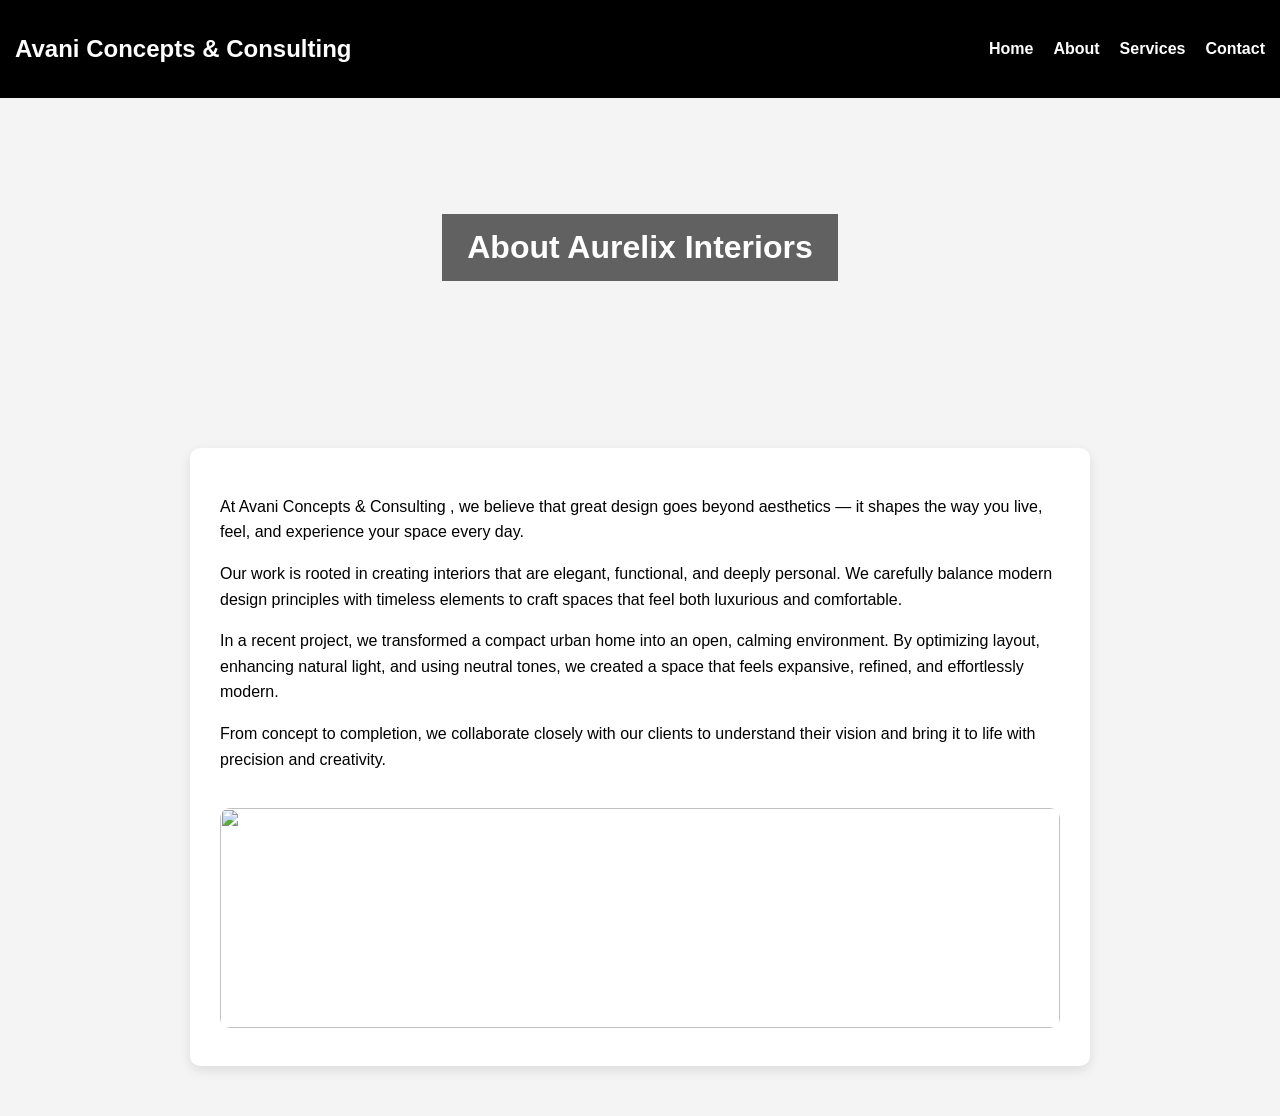
==== about.html @ 398713ec "Initial website" ====
<!DOCTYPE html>
<html>
<head>
  <title>About - Avani Concepts & Consulting</title>

  <style>
    body {
      font-family: Arial;
      margin: 0;
      background: #f4f4f4;
    }

    nav {
      background: black;
      color: white;
      padding: 15px;
      display: flex;
      justify-content: space-between;
      align-items: center;
    }

    nav ul {
      list-style: none;
      display: flex;
      gap: 20px;
    }

    nav a {
      color: white;
      text-decoration: none;
      font-weight: bold;
    }

    nav a:hover {
      color: gold;
    }

    .hero {
      background: url('https://images.unsplash.com/photo-1618220179428-22790b461013') no-repeat center/cover;
      height: 300px;
      display: flex;
      align-items: center;
      justify-content: center;
      color: white;
    }

    .hero h1 {
      background: rgba(0,0,0,0.6);
      padding: 15px 25px;
      font-size: 32px;
    }

    .container {
      padding: 50px;
      max-width: 900px;
      margin: auto;
    }

    .card {
      background: white;
      padding: 30px;
      border-radius: 10px;
      box-shadow: 0 4px 12px rgba(0,0,0,0.1);
      line-height: 1.6;
    }

    .card img {
      width: 100%;
      height: 220px;
      object-fit: cover;
      border-radius: 10px;
      margin-top: 20px;
    }

  </style>
</head>

<body>

<nav>
  <h1>Avani Concepts & Consulting</h1>
  <ul>
    <li><a href="index.html">Home</a></li>
    <li><a href="about.html">About</a></li>
    <li><a href="services.html">Services</a></li>
    <li><a href="contact.html">Contact</a></li>
  </ul>
</nav>

<div class="hero">
  <h1>About Aurelix Interiors</h1>
</div>

<div class="container">
  <div class="card">

    <p>
    At Avani Concepts & Consulting , we believe that great design goes beyond aesthetics — it shapes the way you live, feel, and experience your space every day.
    </p>

    <p>
    Our work is rooted in creating interiors that are elegant, functional, and deeply personal. We carefully balance modern design principles with timeless elements to craft spaces that feel both luxurious and comfortable.
    </p>

    <p>
    In a recent project, we transformed a compact urban home into an open, calming environment. By optimizing layout, enhancing natural light, and using neutral tones, we created a space that feels expansive, refined, and effortlessly modern.
    </p>

    <p>
    From concept to completion, we collaborate closely with our clients to understand their vision and bring it to life with precision and creativity.
    </p>

    <img src="https://images.unsplash.com/photo-1600607687644-c7171b42498b">

  </div>
</div>

</body>
</html>
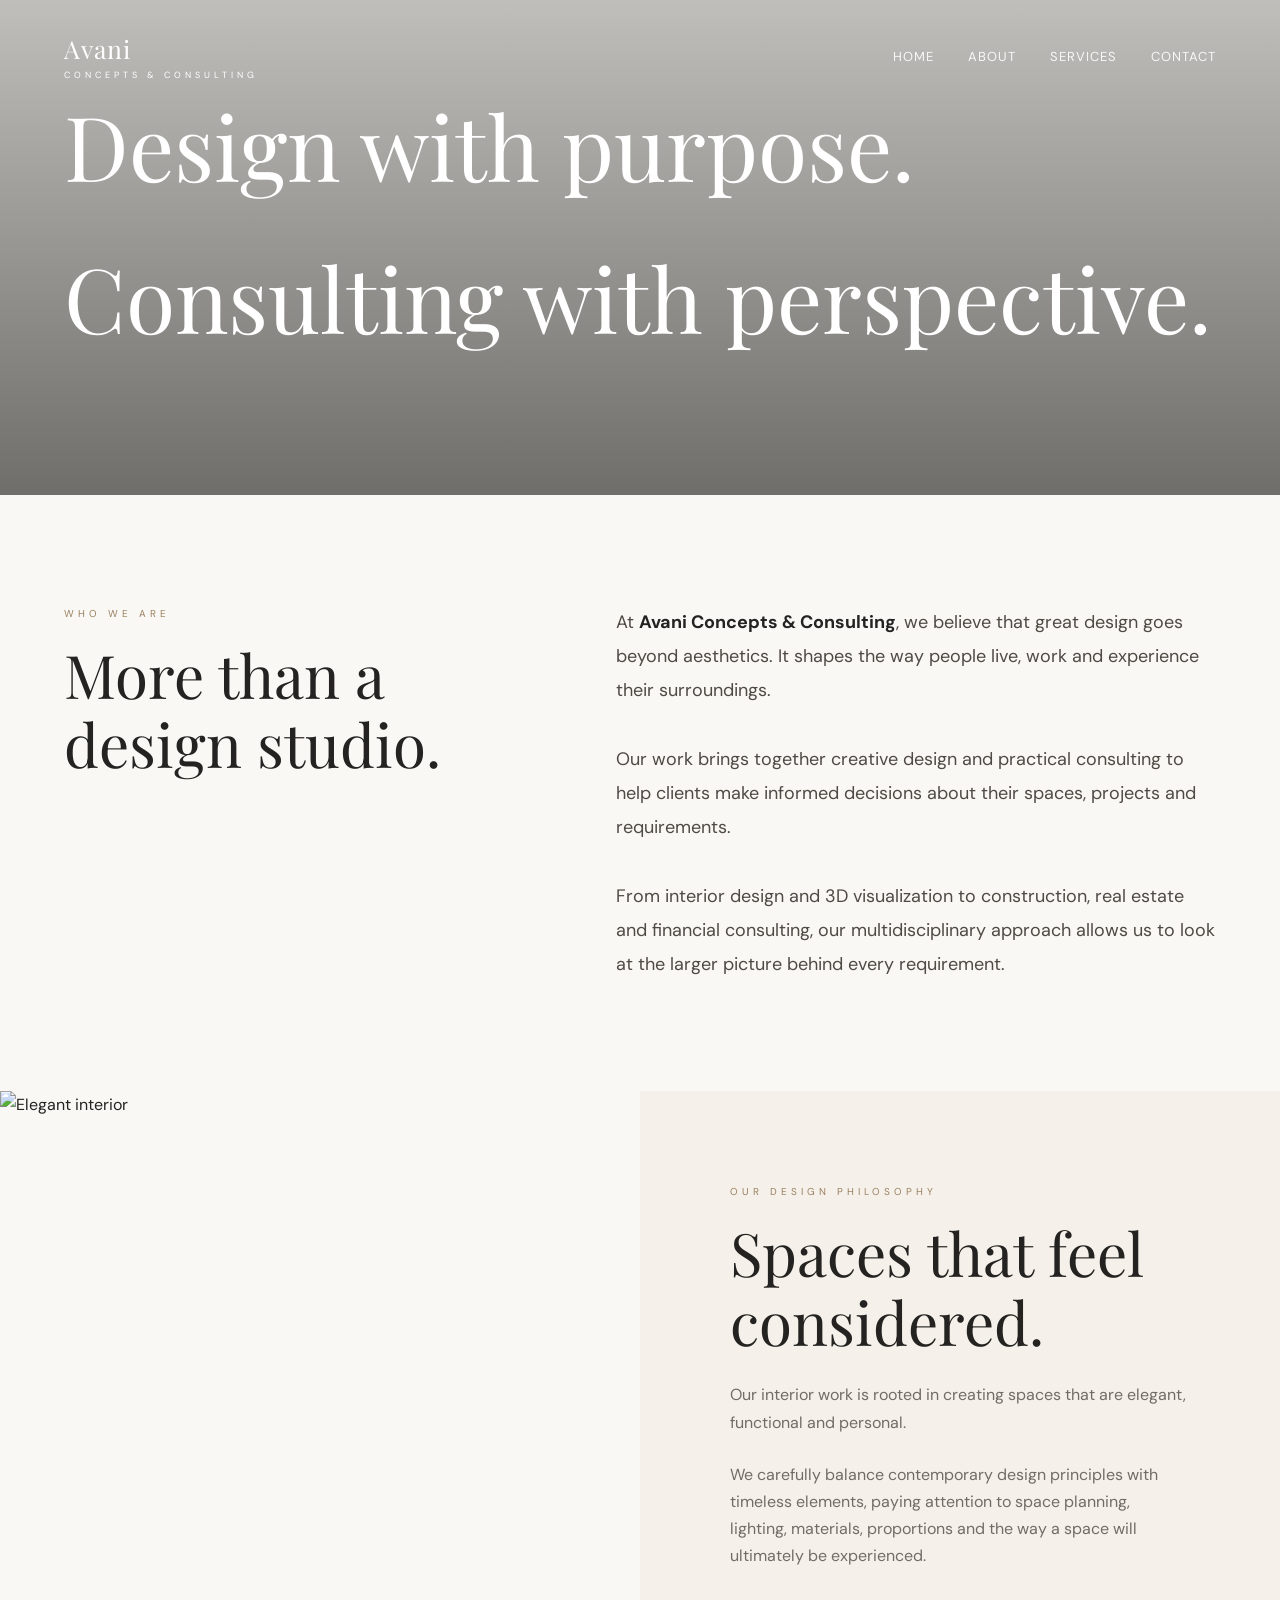
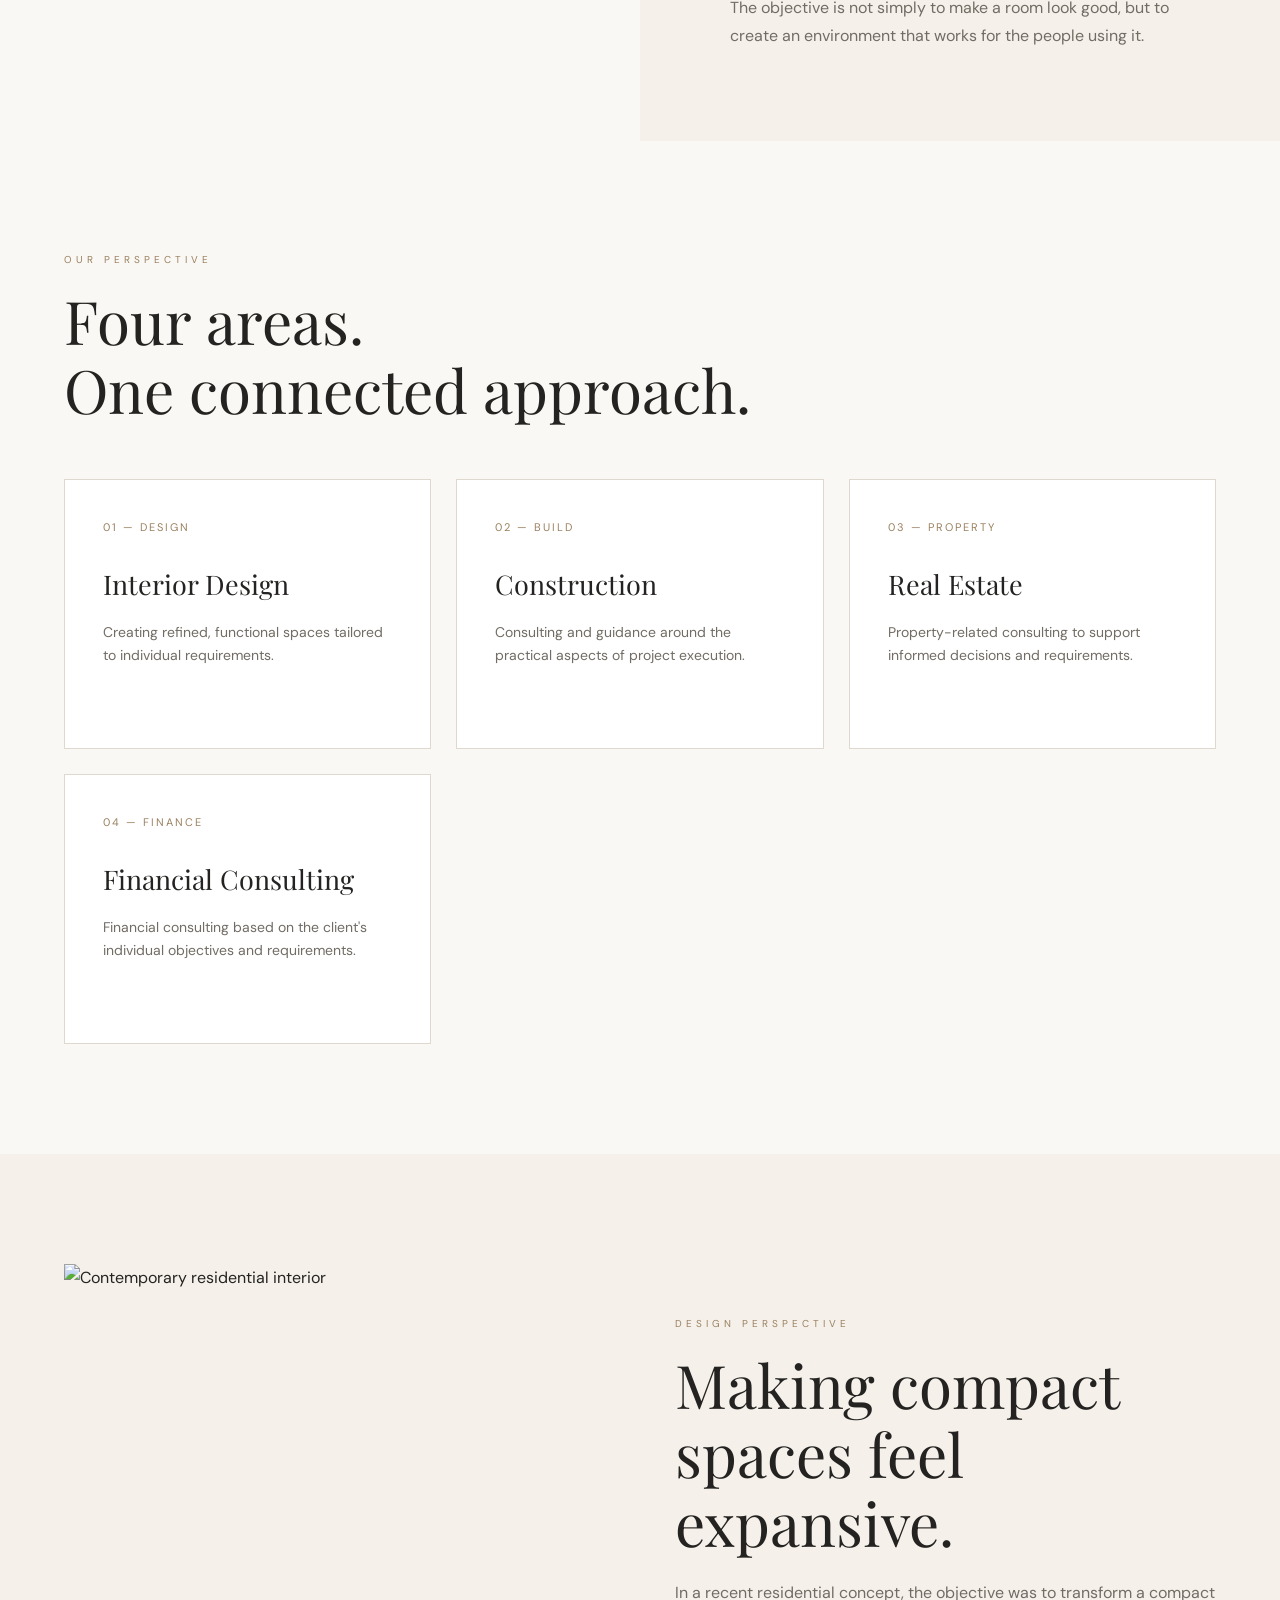
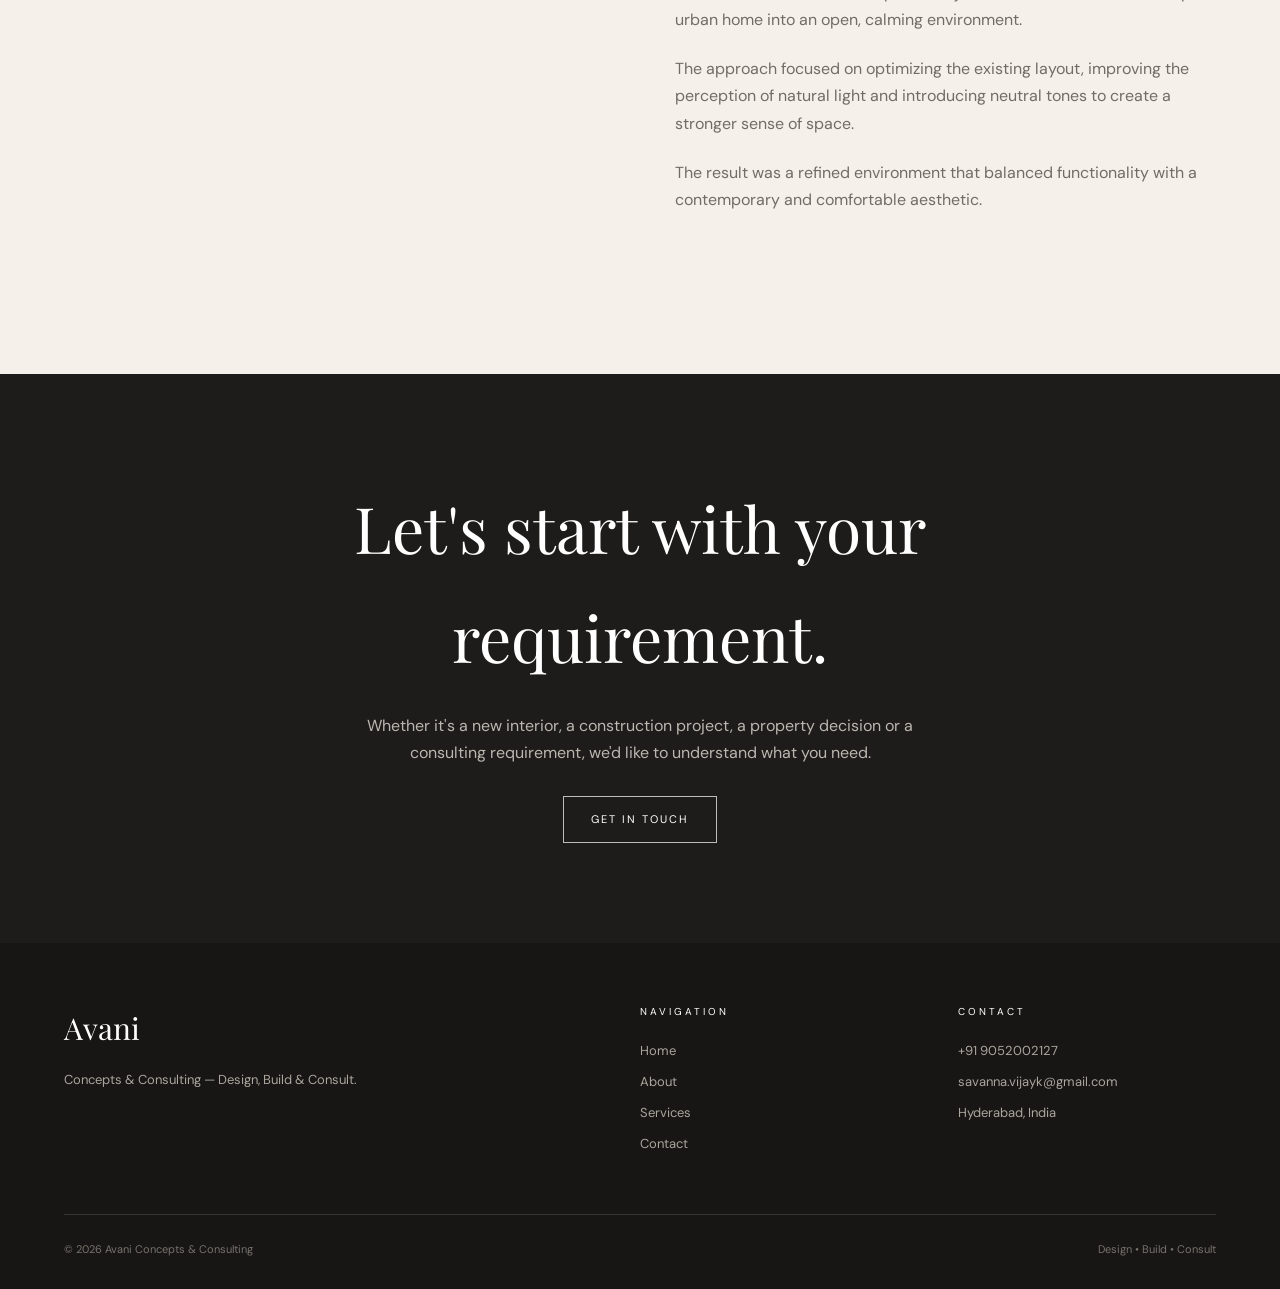
==== commit 79648c63: "Updated website" ====
--- a/about.html
+++ b/about.html
@@ -1,119 +1,365 @@
 <!DOCTYPE html>
-<html>
+<html lang="en">
+
 <head>
-  <title>About - Avani Concepts & Consulting</title>
-
-  <style>
-    body {
-      font-family: Arial;
-      margin: 0;
-      background: #f4f4f4;
-    }
-
-    nav {
-      background: black;
-      color: white;
-      padding: 15px;
-      display: flex;
-      justify-content: space-between;
-      align-items: center;
-    }
-
-    nav ul {
-      list-style: none;
-      display: flex;
-      gap: 20px;
-    }
-
-    nav a {
-      color: white;
-      text-decoration: none;
-      font-weight: bold;
-    }
-
-    nav a:hover {
-      color: gold;
-    }
-
-    .hero {
-      background: url('https://images.unsplash.com/photo-1618220179428-22790b461013') no-repeat center/cover;
-      height: 300px;
-      display: flex;
-      align-items: center;
-      justify-content: center;
-      color: white;
-    }
-
-    .hero h1 {
-      background: rgba(0,0,0,0.6);
-      padding: 15px 25px;
-      font-size: 32px;
-    }
-
-    .container {
-      padding: 50px;
-      max-width: 900px;
-      margin: auto;
-    }
-
-    .card {
-      background: white;
-      padding: 30px;
-      border-radius: 10px;
-      box-shadow: 0 4px 12px rgba(0,0,0,0.1);
-      line-height: 1.6;
-    }
-
-    .card img {
-      width: 100%;
-      height: 220px;
-      object-fit: cover;
-      border-radius: 10px;
-      margin-top: 20px;
-    }
-
-  </style>
+
+    <meta charset="UTF-8">
+
+    <meta name="viewport"
+          content="width=device-width, initial-scale=1.0">
+
+    <title>About | Avani Concepts & Consulting</title>
+
+    <link rel="stylesheet" href="style.css">
+
 </head>
 
+
 <body>
 
-<nav>
-  <h1>Avani Concepts & Consulting</h1>
-  <ul>
-    <li><a href="index.html">Home</a></li>
-    <li><a href="about.html">About</a></li>
-    <li><a href="services.html">Services</a></li>
-    <li><a href="contact.html">Contact</a></li>
-  </ul>
-</nav>
-
-<div class="hero">
-  <h1>About Aurelix Interiors</h1>
-</div>
-
-<div class="container">
-  <div class="card">
+
+<header class="navbar">
+
+    <a href="index.html" class="logo">
+        Avani
+        <span>Concepts & Consulting</span>
+    </a>
+
+    <ul class="nav-links">
+        <li><a href="index.html">Home</a></li>
+        <li><a href="about.html">About</a></li>
+        <li><a href="services.html">Services</a></li>
+        <li><a href="contact.html">Contact</a></li>
+    </ul>
+
+</header>
+
+
+<section class="page-hero">
+
+    <div class="container">
+
+        <div class="eyebrow">
+        </div>
+
+        <h1>
+            Design with purpose.<br>
+            Consulting with perspective.
+        </h1>
+
+    </div>
+
+</section>
+
+
+<!-- STORY -->
+
+<section class="section">
+
+    <div class="container intro">
+
+        <div>
+
+            <div class="section-label">
+                Who We Are
+            </div>
+
+            <h2 class="section-title">
+                More than a design studio.
+            </h2>
+
+        </div>
+
+
+        <div class="intro-text">
+
+            <p>
+                At <strong>Avani Concepts & Consulting</strong>,
+                we believe that great design goes beyond aesthetics.
+                It shapes the way people live, work and experience
+                their surroundings.
+            </p>
+
+            <br>
+
+            <p>
+                Our work brings together creative design and
+                practical consulting to help clients make informed
+                decisions about their spaces, projects and
+                requirements.
+            </p>
+
+            <br>
+
+            <p>
+                From interior design and 3D visualization to
+                construction, real estate and financial consulting,
+                our multidisciplinary approach allows us to look
+                at the larger picture behind every requirement.
+            </p>
+
+        </div>
+
+    </div>
+
+</section>
+
+
+<!-- IMAGE + STORY -->
+
+<section class="image-text">
+
+    <img
+        src="https://images.unsplash.com/photo-1600607687644-c7171b42498b?auto=format&fit=crop&w=1400&q=85"
+        alt="Elegant interior">
+
+    <div class="image-text-content">
+
+        <div class="section-label">
+            Our Design Philosophy
+        </div>
+
+        <h2 class="section-title">
+            Spaces that feel
+            considered.
+        </h2>
+
+        <p>
+            Our interior work is rooted in creating spaces that
+            are elegant, functional and personal.
+        </p>
+
+        <p>
+            We carefully balance contemporary design principles
+            with timeless elements, paying attention to space
+            planning, lighting, materials, proportions and the
+            way a space will ultimately be experienced.
+        </p>
+
+        <p>
+            The objective is not simply to make a room look good,
+            but to create an environment that works for the people
+            using it.
+        </p>
+
+    </div>
+
+</section>
+
+
+<!-- FOUR AREAS -->
+
+<section class="section">
+
+    <div class="container">
+
+        <div class="section-label">
+            Our Perspective
+        </div>
+
+        <h2 class="section-title">
+            Four areas.<br>
+            One connected approach.
+        </h2>
+
+
+        <div class="service-grid">
+
+            <div class="service-card">
+
+                <div class="service-number">01 — DESIGN</div>
+
+                <h3>Interior Design</h3>
+
+                <p>
+                    Creating refined, functional spaces
+                    tailored to individual requirements.
+                </p>
+
+            </div>
+
+
+            <div class="service-card">
+
+                <div class="service-number">02 — BUILD</div>
+
+                <h3>Construction</h3>
+
+                <p>
+                    Consulting and guidance around the
+                    practical aspects of project execution.
+                </p>
+
+            </div>
+
+
+            <div class="service-card">
+
+                <div class="service-number">03 — PROPERTY</div>
+
+                <h3>Real Estate</h3>
+
+                <p>
+                    Property-related consulting to support
+                    informed decisions and requirements.
+                </p>
+
+            </div>
+
+
+            <div class="service-card">
+
+                <div class="service-number">04 — FINANCE</div>
+
+                <h3>Financial Consulting</h3>
+
+                <p>
+                    Financial consulting based on the client's
+                    individual objectives and requirements.
+                </p>
+
+            </div>
+
+        </div>
+
+    </div>
+
+</section>
+
+
+<!-- CASE STUDY -->
+
+<section class="section" style="background:#f5f1ea;">
+
+    <div class="container case-study">
+
+        <img
+            src="https://images.unsplash.com/photo-1600210491892-03d54c0aaf87?auto=format&fit=crop&w=1200&q=85"
+            alt="Contemporary residential interior">
+
+
+        <div class="case-study-content">
+
+            <div class="section-label">
+                Design Perspective
+            </div>
+
+            <h2 class="section-title">
+                Making compact
+                spaces feel expansive.
+            </h2>
+
+            <p>
+                In a recent residential concept, the objective was
+                to transform a compact urban home into an open,
+                calming environment.
+            </p>
+
+            <p>
+                The approach focused on optimizing the existing
+                layout, improving the perception of natural light
+                and introducing neutral tones to create a stronger
+                sense of space.
+            </p>
+
+            <p>
+                The result was a refined environment that balanced
+                functionality with a contemporary and comfortable
+                aesthetic.
+            </p>
+
+        </div>
+
+    </div>
+
+</section>
+
+
+<!-- CTA -->
+
+<section class="cta">
+
+    <h2>
+        Let's start with your requirement.
+    </h2>
 
     <p>
-    At Avani Concepts & Consulting , we believe that great design goes beyond aesthetics — it shapes the way you live, feel, and experience your space every day.
+        Whether it's a new interior, a construction project,
+        a property decision or a consulting requirement,
+        we'd like to understand what you need.
     </p>
 
-    <p>
-    Our work is rooted in creating interiors that are elegant, functional, and deeply personal. We carefully balance modern design principles with timeless elements to craft spaces that feel both luxurious and comfortable.
-    </p>
-
-    <p>
-    In a recent project, we transformed a compact urban home into an open, calming environment. By optimizing layout, enhancing natural light, and using neutral tones, we created a space that feels expansive, refined, and effortlessly modern.
-    </p>
-
-    <p>
-    From concept to completion, we collaborate closely with our clients to understand their vision and bring it to life with precision and creativity.
-    </p>
-
-    <img src="https://images.unsplash.com/photo-1600607687644-c7171b42498b">
-
-  </div>
-</div>
+    <a href="contact.html" class="btn">
+        Get In Touch
+    </a>
+
+</section>
+
+
+<footer>
+
+    <div class="footer-grid">
+
+        <div>
+
+            <div class="footer-logo">
+                Avani
+            </div>
+
+            <p class="footer-text">
+                Concepts & Consulting — Design, Build & Consult.
+            </p>
+
+        </div>
+
+
+        <div>
+
+            <div class="footer-title">
+                Navigation
+            </div>
+
+            <ul class="footer-links">
+
+                <li><a href="index.html">Home</a></li>
+                <li><a href="about.html">About</a></li>
+                <li><a href="services.html">Services</a></li>
+                <li><a href="contact.html">Contact</a></li>
+
+            </ul>
+
+        </div>
+
+
+        <div>
+
+            <div class="footer-title">
+                Contact
+            </div>
+
+            <ul class="footer-links">
+
+                <li>+91 9052002127</li>
+                <li>savanna.vijayk@gmail.com</li>
+                <li>Hyderabad, India</li>
+
+            </ul>
+
+        </div>
+
+    </div>
+
+
+    <div class="footer-bottom">
+
+        <span>© 2026 Avani Concepts & Consulting</span>
+
+        <span>Design • Build • Consult</span>
+
+    </div>
+
+</footer>
+
 
 </body>
 </html>
--- a/style.css
+++ b/style.css
@@ -0,0 +1,694 @@
+@import url('https://fonts.googleapis.com/css2?family=DM+Sans:wght@300;400;500;600&family=Playfair+Display:wght@400;500;600&display=swap');
+
+:root {
+    --cream: #f5f1ea;
+    --soft-cream: #faf8f4;
+    --white: #ffffff;
+    --charcoal: #242321;
+    --muted: #716c64;
+    --line: #ded8cf;
+    --accent: #9a8060;
+    --dark: #1d1c1a;
+}
+
+* {
+    box-sizing: border-box;
+    margin: 0;
+    padding: 0;
+}
+
+html {
+    scroll-behavior: smooth;
+}
+
+body {
+    font-family: 'DM Sans', sans-serif;
+    color: var(--charcoal);
+    background: var(--soft-cream);
+    line-height: 1.7;
+}
+
+a {
+    color: inherit;
+    text-decoration: none;
+}
+
+img {
+    width: 100%;
+    display: block;
+}
+
+.container {
+    width: min(1180px, 90%);
+    margin: auto;
+}
+
+/* ---------------- NAVIGATION ---------------- */
+
+.navbar {
+    position: absolute;
+    top: 0;
+    left: 0;
+    width: 100%;
+    z-index: 10;
+    padding: 28px 5%;
+    display: flex;
+    justify-content: space-between;
+    align-items: center;
+    color: white;
+}
+
+.logo {
+    font-family: 'Playfair Display', serif;
+    font-size: 25px;
+    letter-spacing: 1px;
+}
+
+.logo span {
+    display: block;
+    font-family: 'DM Sans', sans-serif;
+    font-size: 9px;
+    letter-spacing: 4px;
+    text-transform: uppercase;
+    margin-top: -3px;
+}
+
+.nav-links {
+    display: flex;
+    list-style: none;
+    gap: 34px;
+}
+
+.nav-links a {
+    font-size: 13px;
+    letter-spacing: 1px;
+    text-transform: uppercase;
+    position: relative;
+    opacity: 0.9;
+}
+
+.nav-links a::after {
+    content: "";
+    position: absolute;
+    width: 0;
+    height: 1px;
+    background: white;
+    left: 0;
+    bottom: -7px;
+    transition: 0.3s;
+}
+
+.nav-links a:hover::after {
+    width: 100%;
+}
+
+/* ---------------- HERO ---------------- */
+
+.hero {
+    min-height: 92vh;
+    background:
+        linear-gradient(rgba(20, 18, 15, 0.28), rgba(20, 18, 15, 0.45)),
+        url('https://images.unsplash.com/photo-1600607687939-ce8a6c25118c?auto=format&fit=crop&w=2000&q=85')
+        center/cover;
+    display: flex;
+    align-items: center;
+    color: white;
+}
+
+.hero-content {
+    width: min(850px, 90%);
+    margin: auto;
+    text-align: center;
+    padding-top: 60px;
+}
+
+.eyebrow {
+    text-transform: uppercase;
+    letter-spacing: 5px;
+    font-size: 11px;
+    margin-bottom: 22px;
+}
+
+.hero h1 {
+    font-family: 'Playfair Display', serif;
+    font-size: clamp(52px, 7vw, 92px);
+    font-weight: 400;
+    line-height: 1.02;
+    margin-bottom: 25px;
+}
+
+.hero p {
+    max-width: 620px;
+    margin: auto;
+    font-size: 16px;
+    font-weight: 300;
+    opacity: 0.92;
+}
+
+/* ---------------- BUTTONS ---------------- */
+
+.btn {
+    display: inline-block;
+    margin-top: 30px;
+    padding: 13px 27px;
+    border: 1px solid rgba(255,255,255,0.7);
+    font-size: 11px;
+    letter-spacing: 2px;
+    text-transform: uppercase;
+    transition: 0.3s;
+}
+
+.btn:hover {
+    background: white;
+    color: var(--charcoal);
+}
+
+.btn-dark {
+    border: 1px solid var(--charcoal);
+    color: var(--charcoal);
+}
+
+.btn-dark:hover {
+    background: var(--charcoal);
+    color: white;
+}
+
+/* ---------------- SECTIONS ---------------- */
+
+.section {
+    padding: 110px 0;
+}
+
+.section-small {
+    padding: 75px 0;
+}
+
+.section-label {
+    font-size: 10px;
+    letter-spacing: 4px;
+    text-transform: uppercase;
+    color: var(--accent);
+    margin-bottom: 18px;
+}
+
+.section-title {
+    font-family: 'Playfair Display', serif;
+    font-size: clamp(38px, 5vw, 60px);
+    font-weight: 400;
+    line-height: 1.15;
+}
+
+.section-text {
+    color: var(--muted);
+    max-width: 650px;
+    font-size: 15px;
+}
+
+/* ---------------- INTRO ---------------- */
+
+.intro {
+    display: grid;
+    grid-template-columns: 1fr 1.3fr;
+    gap: 90px;
+    align-items: start;
+}
+
+.intro-text {
+    font-size: 18px;
+    color: #4e4a44;
+    line-height: 1.9;
+}
+
+.intro-text strong {
+    color: var(--charcoal);
+}
+
+/* ---------------- TWO DIVISIONS ---------------- */
+
+.divisions {
+    display: grid;
+    grid-template-columns: 1fr 1fr;
+}
+
+.division {
+    min-height: 520px;
+    padding: 80px;
+    display: flex;
+    flex-direction: column;
+    justify-content: flex-end;
+    color: white;
+    position: relative;
+    overflow: hidden;
+}
+
+.division::before {
+    content: "";
+    position: absolute;
+    inset: 0;
+    background: rgba(20,20,18,0.35);
+    transition: 0.5s;
+}
+
+.division:hover::before {
+    background: rgba(20,20,18,0.2);
+}
+
+.division-content {
+    position: relative;
+    z-index: 2;
+}
+
+.division-design {
+    background:
+        url('https://images.unsplash.com/photo-1600607687920-4e2a09cf159d?auto=format&fit=crop&w=1200&q=85')
+        center/cover;
+}
+
+.division-consulting {
+    background:
+        url('https://images.unsplash.com/photo-1497366811353-6870744d04b2?auto=format&fit=crop&w=1200&q=85')
+        center/cover;
+}
+
+.division-number {
+    font-size: 12px;
+    letter-spacing: 3px;
+    margin-bottom: 15px;
+}
+
+.division h2 {
+    font-family: 'Playfair Display', serif;
+    font-size: 45px;
+    font-weight: 400;
+    margin-bottom: 15px;
+}
+
+.division p {
+    max-width: 450px;
+    font-size: 14px;
+    opacity: 0.9;
+}
+
+/* ---------------- SERVICE CARDS ---------------- */
+
+.service-grid {
+    display: grid;
+    grid-template-columns: repeat(3, 1fr);
+    gap: 25px;
+    margin-top: 55px;
+}
+
+.service-card {
+    background: white;
+    border: 1px solid var(--line);
+    padding: 38px;
+    min-height: 270px;
+    transition: 0.35s;
+}
+
+.service-card:hover {
+    transform: translateY(-7px);
+    box-shadow: 0 18px 45px rgba(0,0,0,0.08);
+}
+
+.service-number {
+    color: var(--accent);
+    font-size: 11px;
+    letter-spacing: 2px;
+}
+
+.service-card h3 {
+    font-family: 'Playfair Display', serif;
+    font-size: 27px;
+    font-weight: 400;
+    margin: 25px 0 13px;
+}
+
+.service-card p {
+    color: var(--muted);
+    font-size: 14px;
+}
+
+/* ---------------- IMAGE + TEXT ---------------- */
+
+.image-text {
+    display: grid;
+    grid-template-columns: 1fr 1fr;
+    min-height: 650px;
+}
+
+.image-text img {
+    height: 100%;
+    object-fit: cover;
+}
+
+.image-text-content {
+    padding: 90px;
+    display: flex;
+    flex-direction: column;
+    justify-content: center;
+    background: var(--cream);
+}
+
+.image-text-content p {
+    color: var(--muted);
+    margin-top: 25px;
+    max-width: 530px;
+}
+
+/* ---------------- PROCESS ---------------- */
+
+.process {
+    display: grid;
+    grid-template-columns: repeat(4, 1fr);
+    margin-top: 55px;
+    border-top: 1px solid var(--line);
+}
+
+.process-item {
+    padding: 35px 25px 20px 0;
+    border-right: 1px solid var(--line);
+    margin-right: 25px;
+}
+
+.process-item:last-child {
+    border-right: none;
+}
+
+.process-number {
+    color: var(--accent);
+    font-size: 12px;
+    letter-spacing: 2px;
+}
+
+.process h3 {
+    font-family: 'Playfair Display', serif;
+    font-size: 22px;
+    font-weight: 400;
+    margin: 20px 0 10px;
+}
+
+.process p {
+    color: var(--muted);
+    font-size: 13px;
+}
+
+/* ---------------- PAGE HERO ---------------- */
+
+.page-hero {
+    height: 55vh;
+    min-height: 420px;
+    display: flex;
+    align-items: flex-end;
+    padding-bottom: 75px;
+    color: white;
+    background:
+        linear-gradient(rgba(20,18,15,0.25), rgba(20,18,15,0.6)),
+        url('https://images.unsplash.com/photo-1600210492486-724fe5c67fb0?auto=format&fit=crop&w=2000&q=85')
+        center/cover;
+}
+
+.page-hero h1 {
+    font-family: 'Playfair Display', serif;
+    font-size: clamp(55px, 7vw, 90px);
+    font-weight: 400;
+}
+
+/* ---------------- CASE STUDY ---------------- */
+
+.case-study {
+    display: grid;
+    grid-template-columns: 1fr 1fr;
+    gap: 70px;
+    align-items: center;
+}
+
+.case-study img {
+    height: 600px;
+    object-fit: cover;
+}
+
+.case-study-content p {
+    color: var(--muted);
+    margin-top: 22px;
+}
+
+/* ---------------- DARK CTA ---------------- */
+
+.cta {
+    background: var(--dark);
+    color: white;
+    padding: 100px 20px;
+    text-align: center;
+}
+
+.cta h2 {
+    font-family: 'Playfair Display', serif;
+    font-size: clamp(40px, 5vw, 65px);
+    font-weight: 400;
+    max-width: 750px;
+    margin: auto;
+}
+
+.cta p {
+    max-width: 570px;
+    margin: 20px auto 0;
+    color: #bbb7b0;
+}
+
+/* ---------------- CONTACT ---------------- */
+
+.contact-layout {
+    display: grid;
+    grid-template-columns: 1fr 1.2fr;
+    gap: 100px;
+}
+
+.contact-info h2 {
+    font-family: 'Playfair Display', serif;
+    font-size: 48px;
+    font-weight: 400;
+    line-height: 1.2;
+}
+
+.contact-info p {
+    color: var(--muted);
+    margin-top: 20px;
+}
+
+.contact-details {
+    margin-top: 45px;
+}
+
+.contact-details div {
+    margin-bottom: 25px;
+}
+
+.contact-details span {
+    display: block;
+    font-size: 10px;
+    letter-spacing: 3px;
+    text-transform: uppercase;
+    color: var(--accent);
+    margin-bottom: 4px;
+}
+
+.contact-form {
+    background: white;
+    padding: 50px;
+    border: 1px solid var(--line);
+}
+
+.form-row {
+    display: grid;
+    grid-template-columns: 1fr 1fr;
+    gap: 20px;
+}
+
+.form-group {
+    margin-bottom: 25px;
+}
+
+.form-group label {
+    display: block;
+    font-size: 11px;
+    letter-spacing: 1px;
+    margin-bottom: 8px;
+    text-transform: uppercase;
+}
+
+.form-group input,
+.form-group textarea,
+.form-group select {
+    width: 100%;
+    padding: 14px 0;
+    border: none;
+    border-bottom: 1px solid var(--line);
+    background: transparent;
+    font-family: inherit;
+    outline: none;
+    font-size: 14px;
+}
+
+.form-group textarea {
+    min-height: 120px;
+    resize: vertical;
+}
+
+.submit-btn {
+    padding: 15px 30px;
+    border: none;
+    background: var(--charcoal);
+    color: white;
+    letter-spacing: 2px;
+    text-transform: uppercase;
+    font-size: 11px;
+    cursor: pointer;
+}
+
+/* ---------------- FOOTER ---------------- */
+
+footer {
+    background: #171614;
+    color: white;
+    padding: 60px 5% 30px;
+}
+
+.footer-grid {
+    display: grid;
+    grid-template-columns: 2fr 1fr 1fr;
+    gap: 60px;
+    padding-bottom: 50px;
+    border-bottom: 1px solid #373531;
+}
+
+.footer-logo {
+    font-family: 'Playfair Display', serif;
+    font-size: 30px;
+}
+
+.footer-text {
+    color: #aaa69e;
+    max-width: 400px;
+    margin-top: 15px;
+    font-size: 13px;
+}
+
+.footer-title {
+    font-size: 10px;
+    letter-spacing: 3px;
+    text-transform: uppercase;
+    margin-bottom: 20px;
+}
+
+.footer-links {
+    list-style: none;
+}
+
+.footer-links li {
+    margin-bottom: 9px;
+    color: #aaa69e;
+    font-size: 13px;
+}
+
+.footer-bottom {
+    padding-top: 25px;
+    color: #77736d;
+    font-size: 11px;
+    display: flex;
+    justify-content: space-between;
+}
+
+/* ---------------- MOBILE ---------------- */
+
+@media (max-width: 850px) {
+
+    .navbar {
+        padding: 22px 5%;
+    }
+
+    .nav-links {
+        gap: 12px;
+    }
+
+    .nav-links a {
+        font-size: 10px;
+    }
+
+    .hero {
+        min-height: 80vh;
+    }
+
+    .intro,
+    .case-study,
+    .contact-layout,
+    .image-text {
+        grid-template-columns: 1fr;
+    }
+
+    .divisions {
+        grid-template-columns: 1fr;
+    }
+
+    .division {
+        min-height: 450px;
+        padding: 50px;
+    }
+
+    .service-grid {
+        grid-template-columns: 1fr;
+    }
+
+    .process {
+        grid-template-columns: 1fr 1fr;
+    }
+
+    .image-text-content {
+        padding: 60px 8%;
+    }
+
+    .case-study img {
+        height: 450px;
+    }
+
+    .contact-form {
+        padding: 30px;
+    }
+
+    .footer-grid {
+        grid-template-columns: 1fr;
+    }
+}
+
+@media (max-width: 550px) {
+
+    .logo {
+        font-size: 18px;
+    }
+
+    .logo span {
+        font-size: 7px;
+        letter-spacing: 2px;
+    }
+
+    .nav-links {
+        gap: 9px;
+    }
+
+    .nav-links a {
+        font-size: 8px;
+    }
+
+    .process {
+        grid-template-columns: 1fr;
+    }
+
+    .form-row {
+        grid-template-columns: 1fr;
+    }
+
+    .footer-bottom {
+        flex-direction: column;
+        gap: 10px;
+    }
+}
